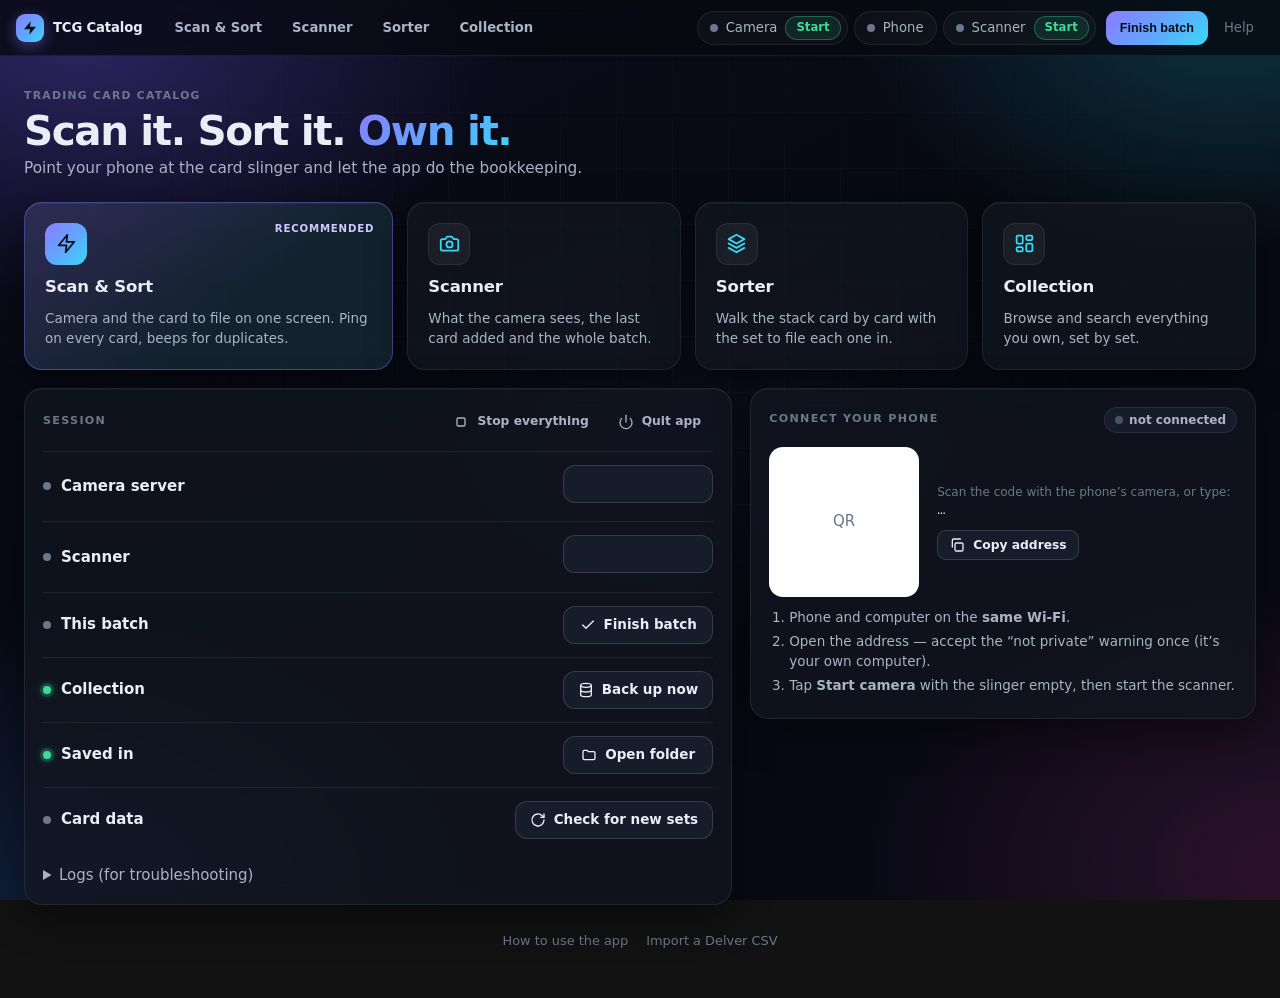
==== index.html @ 051c91c0 "Update to 5544de1" ====
<!doctype html>
<html lang="en">
<head>
<meta charset="utf-8">
<meta name="viewport" content="width=device-width, initial-scale=1">
<title>TCG Catalog</title>
<link rel="stylesheet" href="theme.css">
<style>
  .hero { display: flex; align-items: flex-end; justify-content: space-between; gap: 20px; flex-wrap: wrap; margin: 10px 0 22px; }
  .hero h1 { margin: 6px 0 4px; font-size: clamp(1.9rem, 3.4vw, 2.7rem); letter-spacing: -0.035em; line-height: 1.05; font-weight: 800; }
  .hero h1 .grad { background: var(--accent-grad); -webkit-background-clip: text; background-clip: text; color: transparent; }
  .hero .sub { color: var(--text-2); font-size: 1.02rem; }
  .stats { display: flex; gap: 10px; flex-wrap: wrap; }
  .stat { background: var(--surface); border: 1px solid var(--line); border-radius: 14px; padding: 10px 16px; min-width: 112px; }
  .stat b { display: block; font-size: 1.45rem; letter-spacing: -0.02em; font-variant-numeric: tabular-nums; }
  .stat span { font-size: 0.72rem; color: var(--text-3); text-transform: uppercase; letter-spacing: 0.08em; }

  /* first-run setup */
  #setup { display: none; margin-bottom: 18px; border-color: rgba(139,124,255,0.4);
    background: linear-gradient(135deg, rgba(139,124,255,0.14), rgba(56,217,245,0.06)), var(--surface); }
  #setup.show { display: block; }
  #setup h2 { margin: 0 0 4px; font-size: 1.2rem; letter-spacing: -0.01em; }
  #setup p { margin: 0 0 14px; color: var(--text-2); }
  #setupProg { display: none; margin-top: 14px; }
  #setupProg.show { display: block; }
  #setupProg .progress { margin: 8px 0 6px; height: 10px; }
  #setupMsg { font-size: 0.82rem; color: var(--text-3); white-space: nowrap; overflow: hidden; text-overflow: ellipsis; }

  .tiles { display: grid; grid-template-columns: 1.35fr 1fr 1fr 1fr; gap: 14px; margin-bottom: 18px; }
  @media (max-width: 1100px) { .tiles { grid-template-columns: 1fr 1fr; } }
  @media (max-width: 560px) { .tiles { grid-template-columns: 1fr; } }
  a.tile { position: relative; display: flex; flex-direction: column; gap: 10px; padding: 20px; border-radius: var(--r-lg); color: var(--text); text-decoration: none;
    background: var(--surface); border: 1px solid var(--line); box-shadow: var(--shadow); overflow: hidden; transition: transform .15s, border-color .15s; }
  a.tile:hover { transform: translateY(-3px); border-color: var(--line-2); text-decoration: none; }
  a.tile .ic { width: 42px; height: 42px; border-radius: 12px; display: grid; place-items: center; background: rgba(255,255,255,0.05); border: 1px solid var(--line); color: var(--accent-2); }
  a.tile .ic svg { width: 21px; height: 21px; }
  a.tile b { font-size: 1.1rem; letter-spacing: -0.01em; }
  a.tile span { color: var(--text-2); font-size: 0.9rem; line-height: 1.45; }
  a.tile.feature { background: linear-gradient(140deg, rgba(139,124,255,0.22), rgba(56,217,245,0.08) 60%), var(--surface); border-color: rgba(139,124,255,0.4); }
  a.tile.feature .ic { background: var(--accent-grad); color: #0b0d14; border: 0; }
  a.tile.feature::after { content: "Recommended"; position: absolute; top: 18px; right: 18px; font-size: 0.68rem; font-weight: 700; letter-spacing: 0.08em; text-transform: uppercase; color: #cfc8ff; }

  .two { display: grid; grid-template-columns: minmax(0, 1.4fr) minmax(0, 1fr); gap: 18px; align-items: start; }
  @media (max-width: 960px) { .two { grid-template-columns: 1fr; } }
  .prow { display: grid; grid-template-columns: 190px minmax(0, 1fr) auto; gap: 14px; align-items: center; padding: 13px 0; border-top: 1px solid var(--line); }
  .prow:first-of-type { border-top: 0; padding-top: 4px; }
  .prow .pl { display: flex; align-items: center; gap: 10px; font-weight: 600; }
  .prow .pv { color: var(--text-2); font-size: 0.9rem; min-width: 0; }
  .prow .pb .btn { min-width: 150px; }
  @media (max-width: 640px) { .prow { grid-template-columns: 1fr; gap: 8px; } }
  #phoneBox { display: grid; grid-template-columns: 150px minmax(0, 1fr); gap: 18px; align-items: center; }
  @media (max-width: 420px) { #phoneBox { grid-template-columns: 1fr; } }
  #qr { width: 150px; height: 150px; border-radius: 14px; background: #fff; padding: 8px; display: grid; place-items: center; }
  #qr img { width: 100%; height: 100%; display: block; }
  #phoneUrl { font-family: var(--mono); font-size: 0.92rem; color: var(--text); word-break: break-all; }
  ol.steps { margin: 10px 0 0; padding-left: 20px; color: var(--text-2); font-size: 0.9rem; }
  ol.steps li { margin: 4px 0; }
  #logs pre { margin: 6px 0 12px; white-space: pre-wrap; background: rgba(0,0,0,0.35); border: 1px solid var(--line); border-radius: 10px; padding: 10px 12px; color: var(--text-2); max-height: 170px; overflow: auto; font: 0.76rem/1.5 var(--mono); }
  footer { display: flex; gap: 18px; flex-wrap: wrap; justify-content: center; margin-top: 26px; font-size: 0.86rem; }
  footer a { color: var(--text-3); } footer a:hover { color: var(--text); }
</style>
</head>
<body>
<main class="page">
  <section class="hero">
    <div>
      <div class="eyebrow">Trading card catalog</div>
      <h1>Scan it. Sort it. <span class="grad">Own it.</span></h1>
      <div class="sub">Point your phone at the card slinger and let the app do the bookkeeping.</div>
    </div>
    <div class="stats" id="stats"></div>
  </section>

  <section class="panel" id="setup">
    <h2>Welcome! One step before your first scan</h2>
    <p>The scanner needs the card list and the “fingerprints” it uses to recognise cards. They come with the app — installing them takes a few seconds.</p>
    <div class="actions">
      <button class="btn btn-primary btn-lg" id="seedBtn"><i data-icon="download"></i>Install card data</button>
      <button class="btn" id="updBtn" title="Downloads the newest card list from the internet and fingerprints any new sets"><i data-icon="refresh"></i>Download newest sets instead</button>
    </div>
    <div id="setupProg"><div class="faint" id="setupPhase"></div><div class="progress"><i id="setupBar"></i></div><div id="setupMsg"></div></div>
  </section>

  <section class="tiles">
    <a class="tile feature" href="scan_sort.html"><div class="ic"><i data-icon="zap"></i></div><b>Scan &amp; Sort</b><span>Camera and the card to file on one screen. Ping on every card, beeps for duplicates.</span></a>
    <a class="tile" href="live_viewer.html"><div class="ic"><i data-icon="camera"></i></div><b>Scanner</b><span>What the camera sees, the last card added and the whole batch.</span></a>
    <a class="tile" href="sort_viewer.html"><div class="ic"><i data-icon="layers"></i></div><b>Sorter</b><span>Walk the stack card by card with the set to file each one in.</span></a>
    <a class="tile" href="view_collection.html"><div class="ic"><i data-icon="grid"></i></div><b>Collection</b><span>Browse and search everything you own, set by set.</span></a>
  </section>

  <div class="two">
    <section class="panel">
      <div class="panel-head"><h2>Session</h2><span><button class="btn btn-sm btn-ghost" id="pStop"><i data-icon="stop"></i>Stop everything</button> <button class="btn btn-sm btn-ghost" id="pQuit" title="Stop the camera, the scanner and the app itself"><i data-icon="power"></i>Quit app</button></span></div>
      <div class="prow"><span class="pl"><i class="dot" id="dCam"></i>Camera server</span><span class="pv" id="pCam"></span><span class="pb"><button class="btn" id="pCamBtn"></button></span></div>
      <div class="prow"><span class="pl"><i class="dot" id="dScan"></i>Scanner</span><span class="pv" id="pScan"></span><span class="pb"><button class="btn" id="pScanBtn"></button></span></div>
      <div class="prow"><span class="pl"><i class="dot" id="dBatch"></i>This batch</span><span class="pv" id="pBatch"></span><span class="pb"><button class="btn" id="pFin"><i data-icon="check"></i>Finish batch</button></span></div>
      <div class="prow"><span class="pl"><i class="dot on"></i>Collection</span><span class="pv" id="pColl"></span><span class="pb"><button class="btn" id="pBackup"><i data-icon="db"></i>Back up now</button></span></div>
      <div class="prow"><span class="pl"><i class="dot on"></i>Saved in</span><span class="pv faint" id="pDir" style="overflow-wrap:anywhere"></span><span class="pb"><button class="btn" id="pOpen"><i data-icon="folder"></i>Open folder</button></span></div>
      <div class="prow"><span class="pl"><i class="dot" id="dData"></i>Card data</span><span class="pv" id="pData"></span><span class="pb"><button class="btn" id="pUpdate"><i data-icon="refresh"></i>Check for new sets</button></span></div>
      <details id="logs" class="plain" style="margin-top:12px"><summary>Logs (for troubleshooting)</summary><div class="eyebrow" style="margin-top:10px">Scanner</div><pre id="logScan"></pre><div class="eyebrow">Camera server</div><pre id="logCam"></pre></details>
    </section>

    <section class="panel">
      <div class="panel-head"><h2>Connect your phone</h2><span class="pill" id="phoneTag"><i class="dot off"></i>not connected</span></div>
      <div id="phoneBox">
        <div id="qr"><span class="faint">QR</span></div>
        <div>
          <div class="faint" style="font-size:0.8rem">Scan the code with the phone’s camera, or type:</div>
          <div id="phoneUrl">…</div>
          <button class="btn btn-sm" id="pCopy" style="margin-top:8px"><i data-icon="copy"></i>Copy address</button>
        </div>
      </div>
      <ol class="steps">
        <li>Phone and computer on the <b>same Wi-Fi</b>.</li>
        <li>Open the address — accept the “not private” warning once (it’s your own computer).</li>
        <li>Tap <b>Start camera</b> with the slinger empty, then start the scanner.</li>
      </ol>
    </section>
  </div>

  <footer>
    <a href="help.html">How to use the app</a>
    <a href="import_csv.html">Import a Delver CSV</a>
  </footer>
</main>
<script src="shared.js"></script>
<script src="app.js"></script>
<script>
const $ = id => document.getElementById(id);
let S = null, qrLoaded = false;

function paint(s) {
  S = s;
  const live = s.camera && s.phone_streaming;
  $("dCam").className = "dot " + (s.camera ? "on" : "off");
  $("pCam").textContent = s.camera ? "Running — the phone can connect" : "Stopped";
  $("pCamBtn").innerHTML = icon(s.camera ? "stop" : "play") + (s.camera ? "Stop" : "Start");
  $("pCamBtn").className = "btn " + (s.camera ? "btn-danger" : "btn-good");
  $("dScan").className = "dot " + (s.scanner ? (live ? "on" : "wait") : "off");
  $("pScan").textContent = !s.scanner ? "Stopped" : live ? "Running — put a card in the slinger" : "Running — waiting for the phone camera";
  $("pScanBtn").innerHTML = icon(s.scanner ? "stop" : "play") + (s.scanner ? "Stop scanner" : "Start scanner");
  $("pScanBtn").className = "btn " + (s.scanner ? "btn-danger" : "btn-primary");
  $("dBatch").className = "dot " + (s.live_scans ? "wait" : "off");
  $("pBatch").textContent = s.live_scans ? s.live_scans + " scans waiting — sort them, then finish the batch" : "Empty — ready to scan";
  $("pFin").disabled = !s.live_scans;
  $("pDir").textContent = s.data_dir || "";
  $("pColl").textContent = s.copies.toLocaleString() + " copies saved across " + s.batches + " batch" + (s.batches === 1 ? "" : "es");
  const st = s.setup || {};
  $("dData").className = "dot " + (st.ready ? "on" : "wait");
  $("pData").textContent = st.running ? (st.phase || "Working…") : st.ready ? st.catalog_cards.toLocaleString() + " cards, " + st.hashed_cards.toLocaleString() + " recognisable" : "Not installed yet";
  $("pUpdate").disabled = !!st.running;
  $("phoneUrl").textContent = s.phone_url;
  $("phoneTag").innerHTML = '<i class="dot ' + (live ? "on" : s.camera ? "wait" : "off") + '"></i>' + (live ? "phone connected" : s.camera ? "waiting for phone" : "camera server off");
  if (!qrLoaded) { qrLoaded = true; $("qr").innerHTML = '<img src="/api/phone-qr.svg" alt="QR code for the phone page" onerror="this.parentNode.innerHTML=\'<span class=faint>QR unavailable</span>\'">'; }
  // first-run setup card
  $("setup").classList.toggle("show", !st.ready || !!st.running);
  $("seedBtn").style.display = st.seed_available ? "" : "none";
  $("seedBtn").disabled = $("updBtn").disabled = !!st.running;
  $("setupProg").classList.toggle("show", !!st.running || st.ok === false);
  $("setupPhase").textContent = st.error ? "Setup failed: " + st.error : st.phase || "";
  $("setupBar").style.width = st.total ? (100 * st.done / st.total) + "%" : st.running ? "8%" : "0%";
  $("setupMsg").textContent = st.message || "";
}
document.addEventListener("appstatus", e => paint(e.detail));

async function stats() {
  try {
    const sets = await (await fetch("/owned-sets")).json();
    const d = sets.reduce((n, s) => n + s.distinct, 0), c = sets.reduce((n, s) => n + s.current + s.earlier, 0);
    $("stats").innerHTML = [[sets.length, "sets"], [d.toLocaleString(), "cards"], [c.toLocaleString(), "copies"]]
      .map(([v, l]) => '<div class="stat"><b>' + v + "</b><span>" + l + "</span></div>").join("");
  } catch (e) {}
}
async function run(btn, path, body, msg) {
  btn.disabled = true;
  try { const r = await AppCtl.api(path, body); AppCtl.say(r.ok === false ? (r.error || r.message) : (msg || r.message || "Done."), 7000); }
  catch (e) { AppCtl.say(String(e.message || e)); }
  btn.disabled = false; AppCtl.refresh(); stats();
}
$("pCamBtn").onclick = () => run($("pCamBtn"), "/api/camera", { action: S && S.camera ? "stop" : "start" });
$("pScanBtn").onclick = () => run($("pScanBtn"), "/api/scanner", { action: S && S.scanner ? "stop" : "start" },
  S && !S.scanner ? "Scanner starting. Now open the phone page and tap Start camera." : "Scanner stopped.");
$("pBackup").onclick = () => run($("pBackup"), "/api/backup", {});
$("pOpen").onclick = () => run($("pOpen"), "/api/open-folder", {}, "Opened the folder with your collection and backups.");
$("pQuit").onclick = async () => {
  try { await AppCtl.api("/api/quit", {}); } catch (e) {}
  document.body.innerHTML = '<main class="page"><div class="empty-state" style="margin-top:18vh"><b>TCG Catalog is closed</b>You can close this tab. Open the app again from its shortcut.</div></main>';
};
$("pStop").onclick = () => run($("pStop"), "/api/stop-all", {}, "Camera server and scanner stopped.");
$("pUpdate").onclick = () => run($("pUpdate"), "/api/setup", { kind: "update" }, "Checking for new sets — progress shows at the top of this page.");
$("seedBtn").onclick = () => run($("seedBtn"), "/api/setup", { kind: "seed" }, "Installing card data…");
$("updBtn").onclick = () => run($("updBtn"), "/api/setup", { kind: "update" }, "Downloading the newest card list — this can take a while.");
$("pCopy").onclick = async () => { try { await navigator.clipboard.writeText(S.phone_url); AppCtl.say("Copied " + S.phone_url); } catch (e) { AppCtl.say(S ? S.phone_url : ""); } };
let finArmed = false, finTimer = null;
$("pFin").onclick = () => {
  const b = $("pFin");
  if (!finArmed) { finArmed = true; b.classList.add("armed"); b.textContent = "Click again to save"; finTimer = setTimeout(() => { finArmed = false; b.classList.remove("armed"); b.innerHTML = icon("check") + "Finish batch"; }, 4000); return; }
  clearTimeout(finTimer); finArmed = false; b.classList.remove("armed"); b.innerHTML = icon("check") + "Finish batch";
  run(b, "/api/finish-batch", {});
};
async function loadLogs() {
  if (!$("logs").open) return;
  for (const [id, name] of [["logScan", "scanner"], ["logCam", "camera"]]) {
    try { $(id).textContent = (await (await fetch("/api/log?name=" + name)).json()).lines.join("\n") || "(empty)"; } catch (e) {}
  }
}
setInterval(loadLogs, 2500); $("logs").addEventListener("toggle", loadLogs);
setInterval(stats, 10000); stats();
</script>
</body>
</html>
---- theme.css ----
/* TCG Card Catalog -- shared design system (every page links this).
   Dark "ink + aurora" look: deep navy base, soft violet/cyan glows, glassy panels.
   Status colours: mint = new / good, amber = duplicate, coral = problem, sky = info. */

:root {
  color-scheme: dark;
  --bg: #07090f;
  --bg-2: #0b0f18;
  --surface: rgba(19, 23, 33, 0.72);
  --surface-2: rgba(28, 33, 47, 0.78);
  --surface-solid: #121722;
  --line: rgba(255, 255, 255, 0.075);
  --line-2: rgba(255, 255, 255, 0.14);
  --text: #e9edf5;
  --text-2: #aab3c5;
  --text-3: #6d778b;
  --accent: #8b7cff;
  --accent-2: #38d9f5;
  --accent-grad: linear-gradient(135deg, #8b7cff 0%, #5fa8ff 55%, #38d9f5 100%);
  --good: #3ddc97;  --good-bg: rgba(61, 220, 151, 0.11);  --good-line: rgba(61, 220, 151, 0.35);
  --warn: #ffb347;  --warn-bg: rgba(255, 179, 71, 0.11);  --warn-line: rgba(255, 179, 71, 0.38);
  --bad: #ff6b7a;   --bad-bg: rgba(255, 107, 122, 0.11);  --bad-line: rgba(255, 107, 122, 0.38);
  --info: #5aa9ff;  --info-bg: rgba(90, 169, 255, 0.11);  --info-line: rgba(90, 169, 255, 0.38);
  --gold: #f0b429;
  --r-sm: 8px; --r: 12px; --r-lg: 18px; --r-xl: 24px;
  --shadow: 0 1px 0 rgba(255,255,255,0.04) inset, 0 12px 40px rgba(0, 0, 0, 0.45);
  --font: "Inter", ui-sans-serif, system-ui, -apple-system, "Segoe UI", Roboto, "Helvetica Neue", Arial, sans-serif;
  --mono: ui-monospace, "SF Mono", "JetBrains Mono", Menlo, Consolas, monospace;
  --bar-h: 56px;
}

* { box-sizing: border-box; }
html { -webkit-text-size-adjust: 100%; }
html, body {
  margin: 0; min-height: 100%;
  font-family: var(--font); font-size: 15px; line-height: 1.5; color: var(--text);
  font-feature-settings: "cv11", "ss01"; -webkit-font-smoothing: antialiased;
}
/* Background: a soft "mesh" of coloured light over deep ink, with a faint grid that fades out
   toward the edges. Pure CSS -- no image files. */
body {
  background:
    radial-gradient(48% 42% at 6% 4%, rgba(124, 92, 255, 0.30), transparent 70%),
    radial-gradient(42% 38% at 96% 2%, rgba(34, 211, 238, 0.20), transparent 70%),
    radial-gradient(46% 44% at 100% 96%, rgba(236, 72, 153, 0.15), transparent 70%),
    radial-gradient(52% 48% at 2% 100%, rgba(59, 130, 246, 0.17), transparent 70%),
    radial-gradient(38% 34% at 55% 48%, rgba(124, 92, 255, 0.06), transparent 70%),
    linear-gradient(155deg, #0b0c1d 0%, #070912 45%, #0a0918 100%);
  background-attachment: fixed;
}
body::before {
  content: ""; position: fixed; inset: 0; z-index: -1; pointer-events: none;
  background-image:
    linear-gradient(rgba(255, 255, 255, 0.028) 1px, transparent 1px),
    linear-gradient(90deg, rgba(255, 255, 255, 0.028) 1px, transparent 1px);
  background-size: 56px 56px;
  -webkit-mask-image: radial-gradient(ellipse 75% 65% at 50% 35%, #000 20%, transparent 80%);
          mask-image: radial-gradient(ellipse 75% 65% at 50% 35%, #000 20%, transparent 80%);
}
a { color: var(--accent-2); text-decoration: none; }
a:hover { text-decoration: underline; }
::selection { background: rgba(139, 124, 255, 0.35); }
.num, .tabular { font-variant-numeric: tabular-nums; }
kbd {
  font-family: var(--mono); font-size: 0.78em; padding: 0.1em 0.45em; border-radius: 6px;
  background: var(--surface-2); border: 1px solid var(--line-2); border-bottom-width: 2px; color: var(--text-2);
}
* { scrollbar-width: thin; scrollbar-color: rgba(255,255,255,0.16) transparent; }
::-webkit-scrollbar { width: 10px; height: 10px; }
::-webkit-scrollbar-thumb { background: rgba(255,255,255,0.14); border-radius: 10px; border: 3px solid transparent; background-clip: padding-box; }

/* ---------- layout ---------- */
.page { max-width: 1440px; margin: 0 auto; padding: 22px 24px 48px; }
.page-narrow { max-width: 1040px; }
.page-head { display: flex; align-items: flex-end; justify-content: space-between; gap: 16px; flex-wrap: wrap; margin-bottom: 18px; }
.page-head h1 { margin: 0; font-size: 1.65rem; letter-spacing: -0.02em; font-weight: 700; }
.page-head .sub { color: var(--text-2); margin-top: 2px; font-size: 0.95rem; }
.actions { display: flex; gap: 8px; flex-wrap: wrap; align-items: center; }
.eyebrow { font-size: 0.72rem; font-weight: 600; letter-spacing: 0.12em; text-transform: uppercase; color: var(--text-3); }
.muted { color: var(--text-2); } .faint { color: var(--text-3); }
.grow { flex: 1; }
@media (max-width: 720px) { .page { padding: 16px 14px 40px; } }

/* ---------- surfaces ---------- */
.panel {
  background: var(--surface); border: 1px solid var(--line); border-radius: var(--r-lg);
  box-shadow: var(--shadow); backdrop-filter: blur(14px); -webkit-backdrop-filter: blur(14px);
  padding: 18px;
}
.panel-head { display: flex; align-items: center; justify-content: space-between; gap: 10px; margin-bottom: 14px; }
.panel-head h2 { margin: 0; font-size: 0.74rem; font-weight: 600; letter-spacing: 0.12em; text-transform: uppercase; color: var(--text-3); }

/* ---------- buttons ---------- */
.btn {
  -webkit-appearance: none; appearance: none; font: inherit; font-size: 0.9rem; font-weight: 550;
  display: inline-flex; align-items: center; justify-content: center; gap: 8px;
  height: 38px; padding: 0 14px; border-radius: var(--r); cursor: pointer; white-space: nowrap;
  color: var(--text); background: var(--surface-2); border: 1px solid var(--line-2);
  transition: background .15s, border-color .15s, transform .08s, box-shadow .15s, color .15s;
}
.btn:hover { background: rgba(40, 47, 66, 0.9); border-color: rgba(255,255,255,0.22); text-decoration: none; }
.btn:active { transform: translateY(1px); }
.btn:focus-visible { outline: 2px solid var(--accent); outline-offset: 2px; }
.btn:disabled { opacity: 0.45; cursor: default; transform: none; }
.btn svg { width: 16px; height: 16px; flex: none; }
.btn-sm { height: 30px; padding: 0 11px; font-size: 0.82rem; border-radius: 9px; }
.btn-lg { height: 46px; padding: 0 20px; font-size: 1rem; border-radius: 14px; }
.btn-primary { color: #0b0d14; background: var(--accent-grad); border-color: transparent; box-shadow: 0 8px 24px rgba(139, 124, 255, 0.28); }
.btn-primary:hover { background: var(--accent-grad); filter: brightness(1.08); }
.btn-good { color: var(--good); background: var(--good-bg); border-color: var(--good-line); }
.btn-good:hover { background: rgba(61, 220, 151, 0.18); }
.btn-danger { color: var(--bad); background: var(--bad-bg); border-color: var(--bad-line); }
.btn-danger:hover { background: rgba(255, 107, 122, 0.18); }
.btn-ghost { background: transparent; border-color: transparent; color: var(--text-2); }
.btn-ghost:hover { background: var(--surface-2); color: var(--text); }
.btn.on, .btn.active { color: #fff; background: rgba(139, 124, 255, 0.2); border-color: rgba(139, 124, 255, 0.6); }
.btn.armed { color: #fff; background: #c2323f; border-color: #ff6b7a; box-shadow: 0 0 0 4px rgba(255, 107, 122, 0.18); }

/* segmented control */
.seg { display: inline-flex; padding: 3px; gap: 2px; background: rgba(0,0,0,0.25); border: 1px solid var(--line); border-radius: 13px; }
.seg button {
  font: inherit; font-size: 0.86rem; font-weight: 550; height: 32px; padding: 0 13px; border-radius: 10px; border: 0;
  background: transparent; color: var(--text-2); cursor: pointer; transition: background .15s, color .15s;
}
.seg button:hover { color: var(--text); }
.seg button.active { background: var(--surface-2); color: var(--text); box-shadow: 0 1px 0 rgba(255,255,255,0.06) inset, 0 2px 8px rgba(0,0,0,0.35); }
.seg button .count { margin-left: 6px; font-size: 0.78rem; color: var(--text-3); font-variant-numeric: tabular-nums; }

/* ---------- inputs ---------- */
.field, input.field {
  font: inherit; width: 100%; height: 42px; padding: 0 14px; border-radius: var(--r);
  background: rgba(0, 0, 0, 0.28); border: 1px solid var(--line-2); color: var(--text); outline: none;
  transition: border-color .15s, box-shadow .15s;
}
.field:focus { border-color: rgba(139, 124, 255, 0.7); box-shadow: 0 0 0 4px rgba(139, 124, 255, 0.15); }
.field::placeholder { color: var(--text-3); }
.search-wrap { position: relative; }
.search-wrap svg { position: absolute; left: 13px; top: 50%; transform: translateY(-50%); width: 17px; height: 17px; color: var(--text-3); pointer-events: none; }
.search-wrap .field { padding-left: 40px; }

/* ---------- badges, pills, dots ---------- */
.pill { display: inline-flex; align-items: center; gap: 6px; height: 26px; padding: 0 10px; border-radius: 999px; font-size: 0.8rem; font-weight: 550;
  background: var(--surface-2); border: 1px solid var(--line); color: var(--text-2); }
.pill.good { color: var(--good); background: var(--good-bg); border-color: var(--good-line); }
.pill.warn { color: var(--warn); background: var(--warn-bg); border-color: var(--warn-line); }
.pill.bad  { color: var(--bad);  background: var(--bad-bg);  border-color: var(--bad-line); }
.pill.info { color: var(--info); background: var(--info-bg); border-color: var(--info-line); }
.dot { width: 8px; height: 8px; border-radius: 50%; background: var(--text-3); display: inline-block; flex: none; }
.dot.on { background: var(--good); box-shadow: 0 0 0 3px rgba(61, 220, 151, 0.18), 0 0 10px rgba(61, 220, 151, 0.6); }
.dot.wait { background: var(--warn); box-shadow: 0 0 0 3px rgba(255, 179, 71, 0.18); animation: pulse 1.6s ease-in-out infinite; }
.dot.off { background: #4a5263; }
@keyframes pulse { 50% { opacity: 0.45; } }

/* the big "which set bin" badge */
.setbadge {
  display: inline-flex; align-items: center; gap: 10px; max-width: 100%;
  font-size: 1.9rem; font-weight: 750; letter-spacing: -0.02em; line-height: 1.15;
  padding: 10px 22px; border-radius: 16px; color: #d9fff0;
  background: linear-gradient(135deg, rgba(61, 220, 151, 0.18), rgba(56, 217, 245, 0.10));
  border: 1px solid var(--good-line); box-shadow: 0 10px 30px rgba(61, 220, 151, 0.12);
}
.setbadge.review { color: #ffd6db; background: var(--bad-bg); border-color: var(--bad-line); box-shadow: none; }

/* ---------- banners ---------- */
.banner { display: none; align-items: center; gap: 10px; padding: 11px 14px; border-radius: var(--r); font-weight: 600; font-size: 0.95rem; border: 1px solid; text-align: left; }
.banner.show { display: flex; }
.banner svg { width: 18px; height: 18px; flex: none; }
.banner.dup  { color: #ffd9a8; border-color: var(--warn-line);
  background: repeating-linear-gradient(135deg, rgba(255,179,71,0.14) 0 14px, rgba(255,179,71,0.08) 14px 28px); }
.banner.warn { color: #ffe1b0; background: var(--warn-bg); border-color: var(--warn-line); }
.banner.bad  { color: #ffd0d6; background: var(--bad-bg); border-color: var(--bad-line); }
.banner.good { color: #c9ffe6; background: var(--good-bg); border-color: var(--good-line); }
.banner.info { color: #d4e7ff; background: var(--info-bg); border-color: var(--info-line); }
.banner .btn { margin-left: auto; }

/* ---------- card image frames ---------- */
.cardimg { position: relative; display: flex; align-items: center; justify-content: center; }
.cardimg img { display: block; border-radius: 4.5% / 3.3%; box-shadow: 0 24px 60px rgba(0,0,0,0.55), 0 0 0 1px rgba(255,255,255,0.06); transition: box-shadow .2s; }
.cardimg.dup img { box-shadow: 0 0 0 3px var(--warn), 0 0 40px rgba(255,179,71,0.35), 0 24px 60px rgba(0,0,0,0.55); }
.cardimg.new img { box-shadow: 0 0 0 3px var(--good), 0 0 40px rgba(61,220,151,0.28), 0 24px 60px rgba(0,0,0,0.55); }
.noimg { color: var(--text-3); border: 1px dashed var(--line-2); border-radius: var(--r); padding: 3rem 2rem; }

/* camera frame */
.camframe { position: relative; border-radius: var(--r); overflow: hidden; background: #000; border: 1px solid var(--line); min-height: 220px; }
.camframe img { display: block; width: 100%; height: auto; max-height: 72vh; object-fit: contain; }
.camframe.stale img { opacity: 0.25; }
.camframe .nofeed { display: none; position: absolute; inset: 0; align-items: center; justify-content: center; flex-direction: column; gap: 6px; color: var(--text-3); text-align: center; padding: 20px; }
.camframe.stale .nofeed { display: flex; }
.camframe .overlay { position: absolute; left: 10px; right: 10px; bottom: 10px; display: flex; justify-content: center; pointer-events: none; }
.camframe .overlay .pill { background: rgba(7, 9, 15, 0.72); backdrop-filter: blur(8px); max-width: 100%; overflow: hidden; text-overflow: ellipsis; }

/* ---------- finish boxes (player's guide) + rarity icons ---------- */
.fin { display: flex; gap: 10px; align-items: center; flex-wrap: wrap; min-height: 1.3em; }
.fb { display: inline-flex; align-items: center; gap: 5px; font-size: 0.8rem; color: var(--text-3); }
.fb i { width: 15px; height: 15px; border: 2px solid; border-radius: 4px; display: inline-grid; place-items: center; font-style: normal; font-size: 10px; font-weight: 900; line-height: 1; }
.fb.standard i { border-color: #cfd5e2; } .fb.foil i { border-color: #ff6b7a; } .fb.parallel i { border-color: #5aa9ff; }
.fb.have.standard i { background: #cfd5e2; color: #0b0d14; } .fb.have.foil i { background: #ff6b7a; color: #0b0d14; } .fb.have.parallel i { background: #5aa9ff; color: #0b0d14; }
.fb.have { color: var(--text); font-weight: 650; }
.ri { display: inline-flex; align-items: center; gap: 1px; line-height: 1; font-size: 0.95rem; white-space: nowrap; }
.ri.c, .ri.u, .ri.r, .ri.rr { color: #e9edf5; } .ri.ur { color: #9aa6b8; } .ri.ir { color: var(--gold); text-shadow: 0 0 10px rgba(240,180,41,0.35); }
.ri svg { width: 1.05em; height: 1.05em; }

/* ---------- batch report ---------- */
.report { font-size: 0.93rem; line-height: 1.5; }
.report .r-stats { display: grid; grid-template-columns: repeat(3, 1fr); gap: 8px; margin-bottom: 12px; }
.report .r-stat { background: rgba(0,0,0,0.22); border: 1px solid var(--line); border-radius: var(--r); padding: 10px 12px; }
.report .r-stat b { display: block; font-size: 1.35rem; letter-spacing: -0.02em; font-variant-numeric: tabular-nums; }
.report .r-stat span { font-size: 0.75rem; color: var(--text-3); text-transform: uppercase; letter-spacing: 0.08em; }
.report .r-stat.new b { color: var(--good); } .report .r-stat.dup b { color: var(--warn); }
.report .rall, .report .rnew, .report .rruns, .report .rrevtxt { margin-top: 8px; padding: 10px 12px; border-radius: var(--r); border: 1px solid; }
.report .rall  { color: #ffd9a8; background: var(--warn-bg); border-color: var(--warn-line); font-weight: 650; }
.report .rnew  { color: #c9ffe6; background: var(--good-bg); border-color: var(--good-line); }
.report .rruns { color: #ffe1b0; background: rgba(255,179,71,0.06); border-color: rgba(255,179,71,0.22); }
.report .rrevtxt { display: inline-block; padding: 2px 8px; color: var(--bad); background: var(--bad-bg); border-color: var(--bad-line); margin: 0; }
.report summary { cursor: pointer; margin-top: 12px; font-weight: 650; color: var(--text); list-style: none; display: flex; align-items: center; gap: 8px; }
.report summary::-webkit-details-marker { display: none; }
.report summary::before { content: "▸"; color: var(--text-3); transition: transform .15s; display: inline-block; }
.report details[open] > summary::before { transform: rotate(90deg); }
.report a.rj { color: var(--accent-2); font-weight: 650; }
.report .rpos { color: var(--text-3); font-size: 0.8rem; }
.report #rfilter { margin-top: 10px; height: 38px; }
.report .rbox { max-height: 58vh; overflow: auto; margin-top: 10px; border: 1px solid var(--line); border-radius: var(--r); background: rgba(0,0,0,0.22); }
.report table.rt { width: 100%; border-collapse: collapse; font-size: 0.92rem; }
.report table.rt th { position: sticky; top: 0; z-index: 1; background: #151a26; color: var(--text-3); text-align: left; font-size: 0.7rem; font-weight: 650;
  text-transform: uppercase; letter-spacing: 0.08em; padding: 9px 12px; border-bottom: 1px solid var(--line); cursor: pointer; user-select: none; white-space: nowrap; }
.report table.rt th:hover { color: var(--text); }
.report table.rt td { padding: 8px 12px; border-top: 1px solid rgba(255,255,255,0.04); vertical-align: top; }
.report table.rt tr:hover td { background: rgba(255,255,255,0.03); }
.report table.rt td:nth-child(3) { white-space: nowrap; color: var(--text-2); }
.report table.rt td:first-child, .report table.rt td:last-child { font-family: var(--mono); font-size: 0.85rem; white-space: nowrap; }
.report table.rt td:last-child { color: var(--text-3); text-align: right; }
.report tr.cur td { background: rgba(139,124,255,0.16) !important; }
.report tr.cur td:first-child { box-shadow: inset 3px 0 0 var(--accent); }

/* ---------- misc ---------- */
.kv { display: grid; grid-template-columns: auto 1fr; gap: 6px 14px; font-size: 0.9rem; }
.empty-state { text-align: center; padding: 48px 20px; color: var(--text-3); }
.empty-state svg { width: 46px; height: 46px; opacity: 0.6; margin-bottom: 10px; }
.empty-state b { display: block; color: var(--text-2); font-size: 1.05rem; margin-bottom: 4px; }
.progress { height: 8px; border-radius: 999px; background: rgba(255,255,255,0.07); overflow: hidden; }
.progress > i { display: block; height: 100%; width: 0%; background: var(--accent-grad); border-radius: inherit; transition: width .3s; }
.hint { color: var(--text-3); font-size: 0.85rem; }
details.plain > summary { cursor: pointer; color: var(--text-2); }

/* ---------- top bar (injected by app.js) ---------- */
body.has-appbar { padding-top: var(--bar-h); }
#appbar {
  position: fixed; top: 0; left: 0; right: 0; height: var(--bar-h); z-index: 1000;
  display: flex; align-items: center; gap: 6px; padding: 0 16px;
  background: rgba(8, 10, 16, 0.82); border-bottom: 1px solid var(--line);
  backdrop-filter: blur(16px) saturate(140%); -webkit-backdrop-filter: blur(16px) saturate(140%);
  overflow-x: auto; white-space: nowrap; font-size: 0.88rem; scrollbar-width: none;
}
#appbar::-webkit-scrollbar { display: none; }
#appbar .ab-brand { display: flex; align-items: center; gap: 9px; margin-right: 14px; color: var(--text); font-weight: 700; letter-spacing: -0.01em; text-decoration: none; }
#appbar .ab-logo { width: 28px; height: 28px; border-radius: 9px; background: var(--accent-grad); display: grid; place-items: center; box-shadow: 0 4px 14px rgba(139,124,255,0.4); }
#appbar .ab-logo svg { width: 16px; height: 16px; color: #0b0d14; }
#appbar a.ab-nav { color: var(--text-2); padding: 7px 12px; border-radius: 10px; text-decoration: none; font-weight: 550; }
#appbar a.ab-nav:hover { color: var(--text); background: rgba(255,255,255,0.05); }
#appbar a.ab-nav.cur { color: var(--text); background: rgba(139,124,255,0.16); box-shadow: inset 0 0 0 1px rgba(139,124,255,0.35); }
#appbar .ab-sp { flex: 1; min-width: 12px; }
#appbar .ab-stat { display: inline-flex; align-items: center; gap: 8px; height: 34px; padding: 0 6px 0 12px; border-radius: 999px; background: rgba(255,255,255,0.03); border: 1px solid var(--line); color: var(--text-2); }
#appbar .ab-stat.solo { padding-right: 12px; }
#appbar .ab-stat b { color: var(--text); font-weight: 600; }
#appbar .ab-btn { font: inherit; font-size: 0.78rem; font-weight: 600; height: 24px; padding: 0 10px; border-radius: 999px; cursor: pointer; border: 1px solid var(--line-2); background: var(--surface-2); color: var(--text); }
#appbar .ab-btn.go { color: var(--good); background: var(--good-bg); border-color: var(--good-line); }
#appbar .ab-btn.stop { color: var(--bad); background: var(--bad-bg); border-color: var(--bad-line); }
#appbar .ab-btn:disabled { opacity: 0.5; cursor: wait; }
#appbar .ab-fin { height: 34px; padding: 0 14px; border-radius: 11px; margin-left: 4px; font-size: 0.84rem; color: #0b0d14; background: var(--accent-grad); border: 0; font-weight: 650; }
#appbar .ab-fin.armed { color: #fff; background: #c2323f; box-shadow: 0 0 0 4px rgba(255,107,122,0.2); }
#appbar .ab-help { color: var(--text-3); padding: 7px 10px; border-radius: 10px; text-decoration: none; }
#appbar .ab-help:hover { color: var(--text); background: rgba(255,255,255,0.05); }
#apptoast {
  position: fixed; left: 50%; bottom: 22px; transform: translateX(-50%) translateY(10px); z-index: 1001; max-width: min(560px, 92vw);
  white-space: pre-wrap; padding: 12px 16px; border-radius: 14px; font-size: 0.9rem;
  background: rgba(20, 24, 35, 0.95); color: var(--text); border: 1px solid var(--line-2); box-shadow: 0 18px 50px rgba(0,0,0,0.6);
  opacity: 0; pointer-events: none; transition: opacity .2s, transform .2s;
}
#apptoast.show { opacity: 1; transform: translateX(-50%) translateY(0); }
@media (max-width: 1100px) { #appbar .ab-stat .ab-label { display: none; } #appbar .ab-brand span { display: none; } }
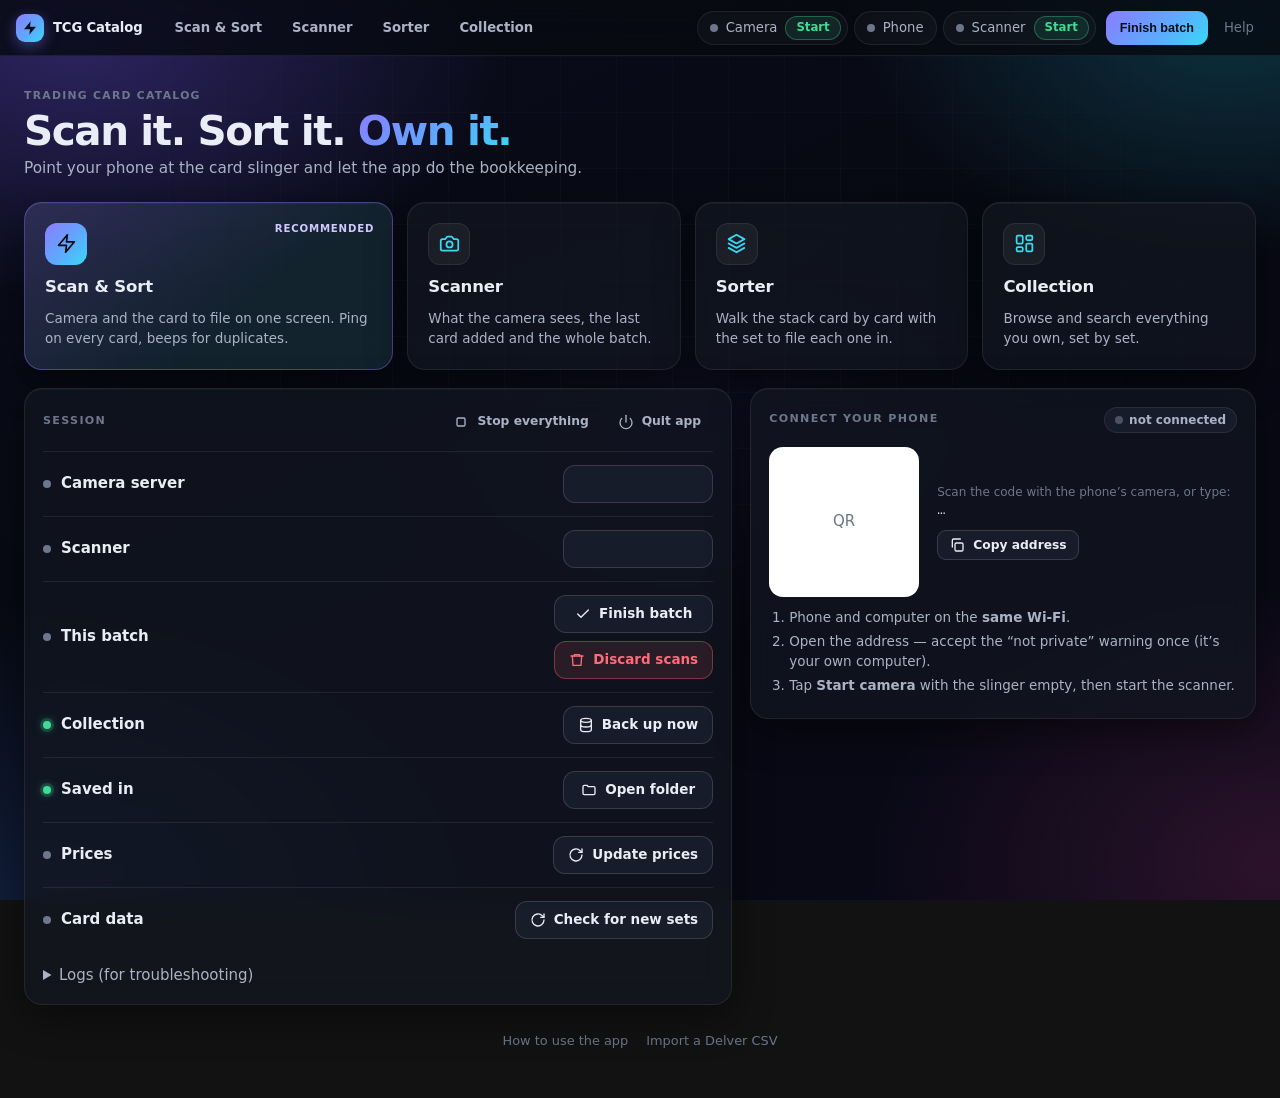
==== commit 850020ed: "Update to 538ca47" ====
--- a/index.html
+++ b/index.html
@@ -46,6 +46,7 @@
   .prow:first-of-type { border-top: 0; padding-top: 4px; }
   .prow .pl { display: flex; align-items: center; gap: 10px; font-weight: 600; }
   .prow .pv { color: var(--text-2); font-size: 0.9rem; min-width: 0; }
+  .prow .pb { display: flex; flex-direction: column; gap: 8px; }
   .prow .pb .btn { min-width: 150px; }
   @media (max-width: 640px) { .prow { grid-template-columns: 1fr; gap: 8px; } }
   #phoneBox { display: grid; grid-template-columns: 150px minmax(0, 1fr); gap: 18px; align-items: center; }
@@ -93,9 +94,10 @@
       <div class="panel-head"><h2>Session</h2><span><button class="btn btn-sm btn-ghost" id="pStop"><i data-icon="stop"></i>Stop everything</button> <button class="btn btn-sm btn-ghost" id="pQuit" title="Stop the camera, the scanner and the app itself"><i data-icon="power"></i>Quit app</button></span></div>
       <div class="prow"><span class="pl"><i class="dot" id="dCam"></i>Camera server</span><span class="pv" id="pCam"></span><span class="pb"><button class="btn" id="pCamBtn"></button></span></div>
       <div class="prow"><span class="pl"><i class="dot" id="dScan"></i>Scanner</span><span class="pv" id="pScan"></span><span class="pb"><button class="btn" id="pScanBtn"></button></span></div>
-      <div class="prow"><span class="pl"><i class="dot" id="dBatch"></i>This batch</span><span class="pv" id="pBatch"></span><span class="pb"><button class="btn" id="pFin"><i data-icon="check"></i>Finish batch</button></span></div>
+      <div class="prow"><span class="pl"><i class="dot" id="dBatch"></i>This batch</span><span class="pv" id="pBatch"></span><span class="pb"><button class="btn" id="pFin"><i data-icon="check"></i>Finish batch</button><button class="btn btn-danger" id="pDiscard" title="Throw away this batch's scans without adding them to the collection (a backup copy is kept)"><i data-icon="trash"></i>Discard scans</button></span></div>
       <div class="prow"><span class="pl"><i class="dot on"></i>Collection</span><span class="pv" id="pColl"></span><span class="pb"><button class="btn" id="pBackup"><i data-icon="db"></i>Back up now</button></span></div>
       <div class="prow"><span class="pl"><i class="dot on"></i>Saved in</span><span class="pv faint" id="pDir" style="overflow-wrap:anywhere"></span><span class="pb"><button class="btn" id="pOpen"><i data-icon="folder"></i>Open folder</button></span></div>
+      <div class="prow"><span class="pl"><i class="dot" id="dPrice"></i>Prices</span><span class="pv" id="pPrice"></span><span class="pb"><button class="btn" id="pPriceBtn" title="Download today's TCGplayer market prices for the cards you own"><i data-icon="refresh"></i>Update prices</button></span></div>
       <div class="prow"><span class="pl"><i class="dot" id="dData"></i>Card data</span><span class="pv" id="pData"></span><span class="pb"><button class="btn" id="pUpdate"><i data-icon="refresh"></i>Check for new sets</button></span></div>
       <details id="logs" class="plain" style="margin-top:12px"><summary>Logs (for troubleshooting)</summary><div class="eyebrow" style="margin-top:10px">Scanner</div><pre id="logScan"></pre><div class="eyebrow">Camera server</div><pre id="logCam"></pre></details>
     </section>
@@ -142,9 +144,14 @@
   $("pScanBtn").className = "btn " + (s.scanner ? "btn-danger" : "btn-primary");
   $("dBatch").className = "dot " + (s.live_scans ? "wait" : "off");
   $("pBatch").textContent = s.live_scans ? s.live_scans + " scans waiting — sort them, then finish the batch" : "Empty — ready to scan";
-  $("pFin").disabled = !s.live_scans;
+  $("pFin").disabled = $("pDiscard").disabled = !s.live_scans;
   $("pDir").textContent = s.data_dir || "";
   $("pColl").textContent = s.copies.toLocaleString() + " copies saved across " + s.batches + " batch" + (s.batches === 1 ? "" : "es");
+  const pr = s.prices || {};
+  $("dPrice").className = "dot " + (pr.error ? "off" : pr.running ? "wait" : pr.updated ? "on" : "off");
+  $("pPrice").textContent = pr.running ? (pr.message || "Updating…") : pr.error ? "Couldn't update: " + pr.error
+    : pr.updated ? "TCGplayer market prices from " + pr.updated : "Not downloaded yet";
+  $("pPriceBtn").disabled = !!pr.running;
   const st = s.setup || {};
   $("dData").className = "dot " + (st.ready ? "on" : "wait");
   $("pData").textContent = st.running ? (st.phase || "Working…") : st.ready ? st.catalog_cards.toLocaleString() + " cards, " + st.hashed_cards.toLocaleString() + " recognisable" : "Not installed yet";
@@ -167,7 +174,8 @@
   try {
     const sets = await (await fetch("/owned-sets")).json();
     const d = sets.reduce((n, s) => n + s.distinct, 0), c = sets.reduce((n, s) => n + s.current + s.earlier, 0);
-    $("stats").innerHTML = [[sets.length, "sets"], [d.toLocaleString(), "cards"], [c.toLocaleString(), "copies"]]
+    const v = sets.reduce((n, s) => n + s.value, 0);
+    $("stats").innerHTML = [[sets.length, "sets"], [d.toLocaleString(), "cards"], [c.toLocaleString(), "copies"], [usd(v), "value"]]
       .map(([v, l]) => '<div class="stat"><b>' + v + "</b><span>" + l + "</span></div>").join("");
   } catch (e) {}
 }
@@ -187,6 +195,7 @@
   document.body.innerHTML = '<main class="page"><div class="empty-state" style="margin-top:18vh"><b>TCG Catalog is closed</b>You can close this tab. Open the app again from its shortcut.</div></main>';
 };
 $("pStop").onclick = () => run($("pStop"), "/api/stop-all", {}, "Camera server and scanner stopped.");
+$("pPriceBtn").onclick = () => run($("pPriceBtn"), "/api/prices", {}, "Updating prices — takes about 10 seconds.");
 $("pUpdate").onclick = () => run($("pUpdate"), "/api/setup", { kind: "update" }, "Checking for new sets — progress shows at the top of this page.");
 $("seedBtn").onclick = () => run($("seedBtn"), "/api/setup", { kind: "seed" }, "Installing card data…");
 $("updBtn").onclick = () => run($("updBtn"), "/api/setup", { kind: "update" }, "Downloading the newest card list — this can take a while.");
@@ -198,6 +207,14 @@
   clearTimeout(finTimer); finArmed = false; b.classList.remove("armed"); b.innerHTML = icon("check") + "Finish batch";
   run(b, "/api/finish-batch", {});
 };
+let disArmed = false, disTimer = null;
+const disLabel = () => icon("trash") + "Discard scans";
+$("pDiscard").onclick = () => {
+  const b = $("pDiscard");
+  if (!disArmed) { disArmed = true; b.classList.add("armed"); b.textContent = "Click again: discard " + ((S && S.live_scans) || 0) + " scans"; disTimer = setTimeout(() => { disArmed = false; b.classList.remove("armed"); b.innerHTML = disLabel(); }, 4000); return; }
+  clearTimeout(disTimer); disArmed = false; b.classList.remove("armed"); b.innerHTML = disLabel();
+  run(b, "/api/discard-batch", {});
+};
 async function loadLogs() {
   if (!$("logs").open) return;
   for (const [id, name] of [["logScan", "scanner"], ["logCam", "camera"]]) {
--- a/theme.css
+++ b/theme.css
@@ -134,6 +134,10 @@
 }
 .field:focus { border-color: rgba(139, 124, 255, 0.7); box-shadow: 0 0 0 4px rgba(139, 124, 255, 0.15); }
 .field::placeholder { color: var(--text-3); }
+select.field { cursor: pointer; }
+select.field option { background: var(--surface-solid); color: var(--text); }
+/* sorter card: Pokemon finish buttons / One Piece printing picker (wrappers join the parent's flex gap) */
+#finishWrap, #printWrap { display: contents; }
 .search-wrap { position: relative; }
 .search-wrap svg { position: absolute; left: 13px; top: 50%; transform: translateY(-50%); width: 17px; height: 17px; color: var(--text-3); pointer-events: none; }
 .search-wrap .field { padding-left: 40px; }
